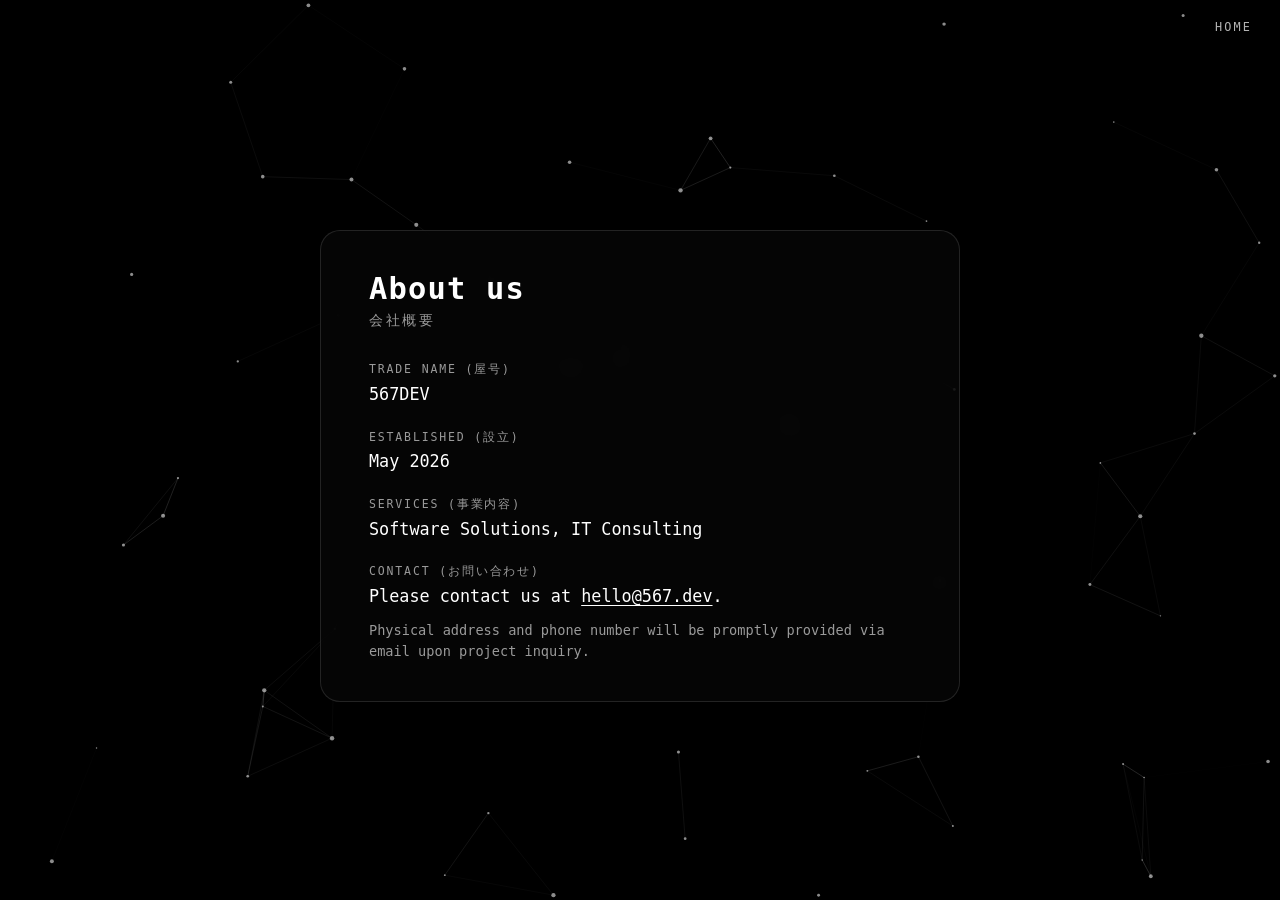
==== about/index.html @ 307cedf4 "initial" ====
<!DOCTYPE html>
<html lang="en">
  <head>
    <meta charset="UTF-8" />
    <meta name="viewport" content="width=device-width, initial-scale=1.0" />
    <title>About — 567DEV</title>
    <meta name="description" content="About 567DEV — Trade name, services and contact information." />
    <link rel="icon" type="image/png" href="../logo.png" />
    <link rel="stylesheet" href="../styles.css" />
  </head>
  <body>
    <canvas id="bg-canvas"></canvas>

    <nav class="nav">
      <a href="../">Home</a>
    </nav>

    <main class="about">
      <section class="card">
        <h1>About us</h1>
        <p class="sub">会社概要</p>

        <ul class="info">
          <li>
            <span class="label">Trade Name (屋号)</span>
            <span class="value">567DEV</span>
          </li>
          <li>
            <span class="label">Established (設立)</span>
            <span class="value">May 2026</span>
          </li>
          <li>
            <span class="label">Services (事業内容)</span>
            <span class="value">Software Solutions, IT Consulting</span>
          </li>
          <li>
            <span class="label">Contact (お問い合わせ)</span>
            <span class="value">
              Please contact us at
              <a href="mailto:hello@567.dev">hello@567.dev</a>.
            </span>
            <span class="note">
              Physical address and phone number will be promptly provided via
              email upon project inquiry.
            </span>
          </li>
        </ul>
      </section>
    </main>

    <script src="../background.js"></script>
  </body>
</html>
---- styles.css ----
:root {
  --bg: #000000;
  --fg: #ffffff;
  --muted: #9a9a9a;
  --line: rgba(255, 255, 255, 0.12);
}

* {
  box-sizing: border-box;
  margin: 0;
  padding: 0;
}

html,
body {
  height: 100%;
}

body {
  background: var(--bg);
  color: var(--fg);
  font-family: ui-monospace, "SF Mono", "Cascadia Mono", "Segoe UI Mono",
    Menlo, Consolas, monospace;
  -webkit-font-smoothing: antialiased;
  overflow-x: hidden;
}

#bg-canvas {
  position: fixed;
  inset: 0;
  width: 100%;
  height: 100%;
  z-index: -1;
  display: block;
}

.landing {
  min-height: 100vh;
  display: flex;
  flex-direction: column;
  align-items: center;
  justify-content: center;
  text-align: center;
  padding: 2rem;
}

.logo {
  width: min(360px, 70vw);
  height: auto;
  filter: drop-shadow(0 0 28px rgba(255, 255, 255, 0.12));
  animation: rise 1.1s cubic-bezier(0.22, 1, 0.36, 1) both;
}

.tagline {
  margin-top: 1.75rem;
  letter-spacing: 0.42em;
  text-transform: uppercase;
  font-size: 0.78rem;
  color: var(--muted);
  animation: rise 1.1s cubic-bezier(0.22, 1, 0.36, 1) 0.18s both;
}

@keyframes rise {
  from {
    opacity: 0;
    transform: translateY(18px);
  }
  to {
    opacity: 1;
    transform: translateY(0);
  }
}

.nav {
  position: fixed;
  top: 0;
  left: 0;
  right: 0;
  display: flex;
  justify-content: flex-end;
  align-items: center;
  padding: 1.25rem 1.75rem;
  z-index: 10;
}

.nav a {
  color: var(--fg);
  text-decoration: none;
  letter-spacing: 0.18em;
  text-transform: uppercase;
  font-size: 0.74rem;
  opacity: 0.7;
  transition: opacity 0.2s ease;
}

.nav a:hover {
  opacity: 1;
}

.nav .brand {
  font-weight: 700;
  letter-spacing: 0.22em;
  opacity: 1;
}

.about {
  min-height: 100vh;
  display: flex;
  align-items: center;
  justify-content: center;
  padding: 6rem 1.5rem 4rem;
}

.card {
  width: min(640px, 92vw);
  background: rgba(10, 10, 10, 0.55);
  border: 1px solid var(--line);
  border-radius: 20px;
  padding: 2.5rem clamp(1.5rem, 5vw, 3rem);
  backdrop-filter: blur(10px);
  -webkit-backdrop-filter: blur(10px);
  animation: rise 0.9s cubic-bezier(0.22, 1, 0.36, 1) both;
}

.card h1 {
  font-size: 1.9rem;
  letter-spacing: 0.04em;
  margin-bottom: 0.4rem;
}

.card .sub {
  color: var(--muted);
  font-size: 0.85rem;
  letter-spacing: 0.2em;
  text-transform: uppercase;
  margin-bottom: 2rem;
}

.info {
  list-style: none;
  display: grid;
  gap: 1.4rem;
}

.info li {
  display: grid;
  gap: 0.3rem;
}

.info .label {
  font-size: 0.72rem;
  letter-spacing: 0.16em;
  text-transform: uppercase;
  color: var(--muted);
}

.info .value {
  font-size: 1.05rem;
  line-height: 1.5;
}

.info .value a {
  color: var(--fg);
  text-decoration: underline;
  text-underline-offset: 3px;
}

.note {
  margin-top: 0.4rem;
  font-size: 0.85rem;
  color: var(--muted);
  line-height: 1.5;
}

@media (max-width: 480px) {
  .nav {
    padding: 1rem 1.1rem;
  }
  .card h1 {
    font-size: 1.55rem;
  }
}
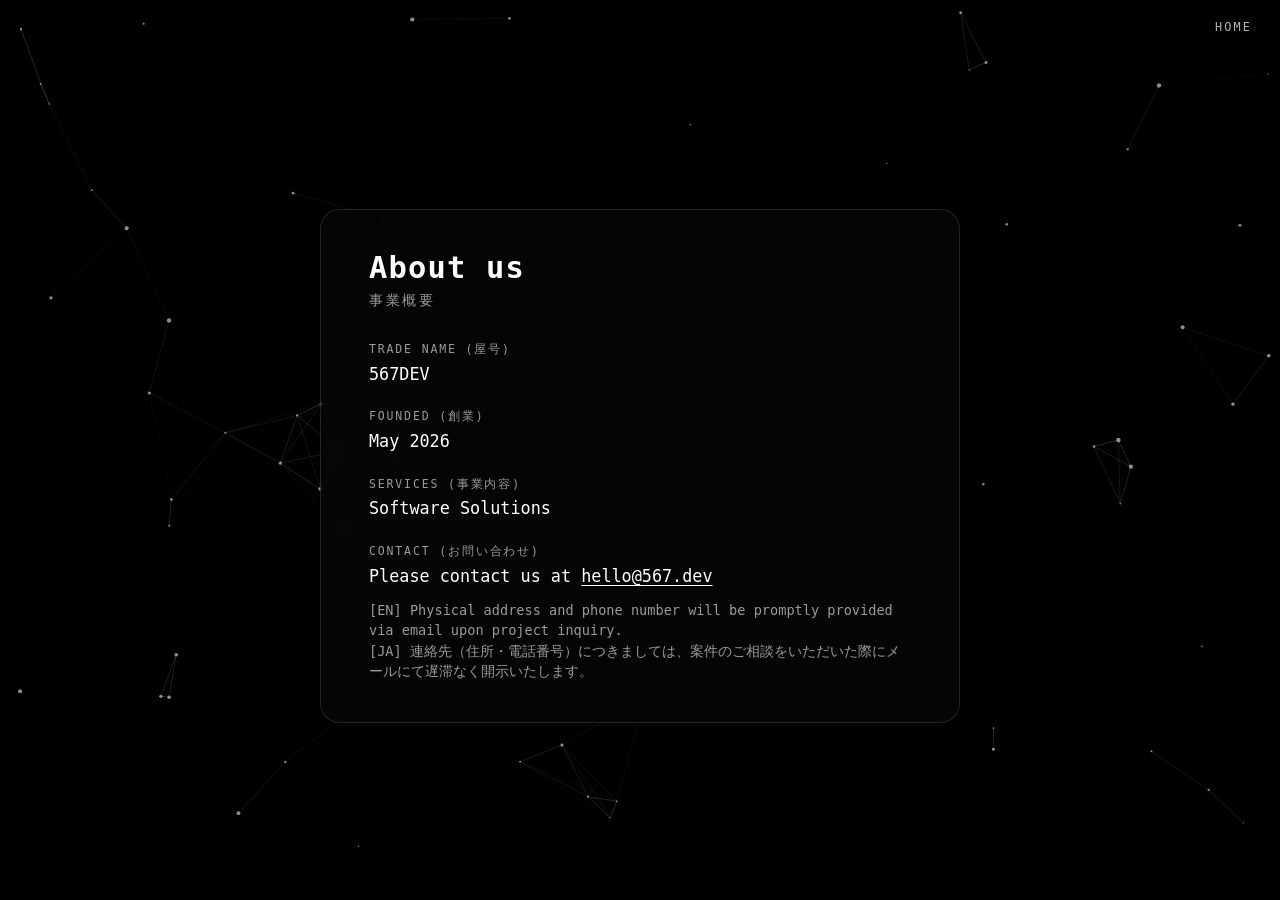
==== commit e5ffbf59: "add logo icon assets" ====
--- a/about/index.html
+++ b/about/index.html
@@ -5,7 +5,11 @@
     <meta name="viewport" content="width=device-width, initial-scale=1.0" />
     <title>About — 567DEV</title>
     <meta name="description" content="About 567DEV — Trade name, services and contact information." />
-    <link rel="icon" type="image/png" href="../logo.png" />
+    <link rel="icon" type="image/svg+xml" href="../assets/logo/favicon.ico" />
+    <link rel="icon" type="image/png" sizes="32x32" href="../assets/logo/favicon-32x32.png" />
+    <link rel="icon" type="image/png" sizes="16x16" href="../assets/logo/favicon-16x16.png" />
+    <link rel="apple-touch-icon" sizes="180x180" href="../assets/logo/apple-touch-icon.png" />
+    <link rel="manifest" href="../assets/logo/site.webmanifest" />
     <link rel="stylesheet" href="../styles.css" />
   </head>
   <body>
@@ -18,7 +22,7 @@
     <main class="about">
       <section class="card">
         <h1>About us</h1>
-        <p class="sub">会社概要</p>
+        <p class="sub">事業概要</p>
 
         <ul class="info">
           <li>
@@ -26,22 +30,23 @@
             <span class="value">567DEV</span>
           </li>
           <li>
-            <span class="label">Established (設立)</span>
+            <span class="label">Founded (創業)</span>
             <span class="value">May 2026</span>
           </li>
           <li>
             <span class="label">Services (事業内容)</span>
-            <span class="value">Software Solutions, IT Consulting</span>
+            <span class="value">Software Solutions</span>
           </li>
           <li>
             <span class="label">Contact (お問い合わせ)</span>
             <span class="value">
               Please contact us at
-              <a href="mailto:hello@567.dev">hello@567.dev</a>.
+              <a href="mailto:hello@567.dev">hello@567.dev</a>
             </span>
             <span class="note">
-              Physical address and phone number will be promptly provided via
-              email upon project inquiry.
+              [EN] Physical address and phone number will be promptly provided via
+              email upon project inquiry.<br />
+              [JA] 連絡先（住所・電話番号）につきましては、案件のご相談をいただいた際にメールにて遅滞なく開示いたします。
             </span>
           </li>
         </ul>
